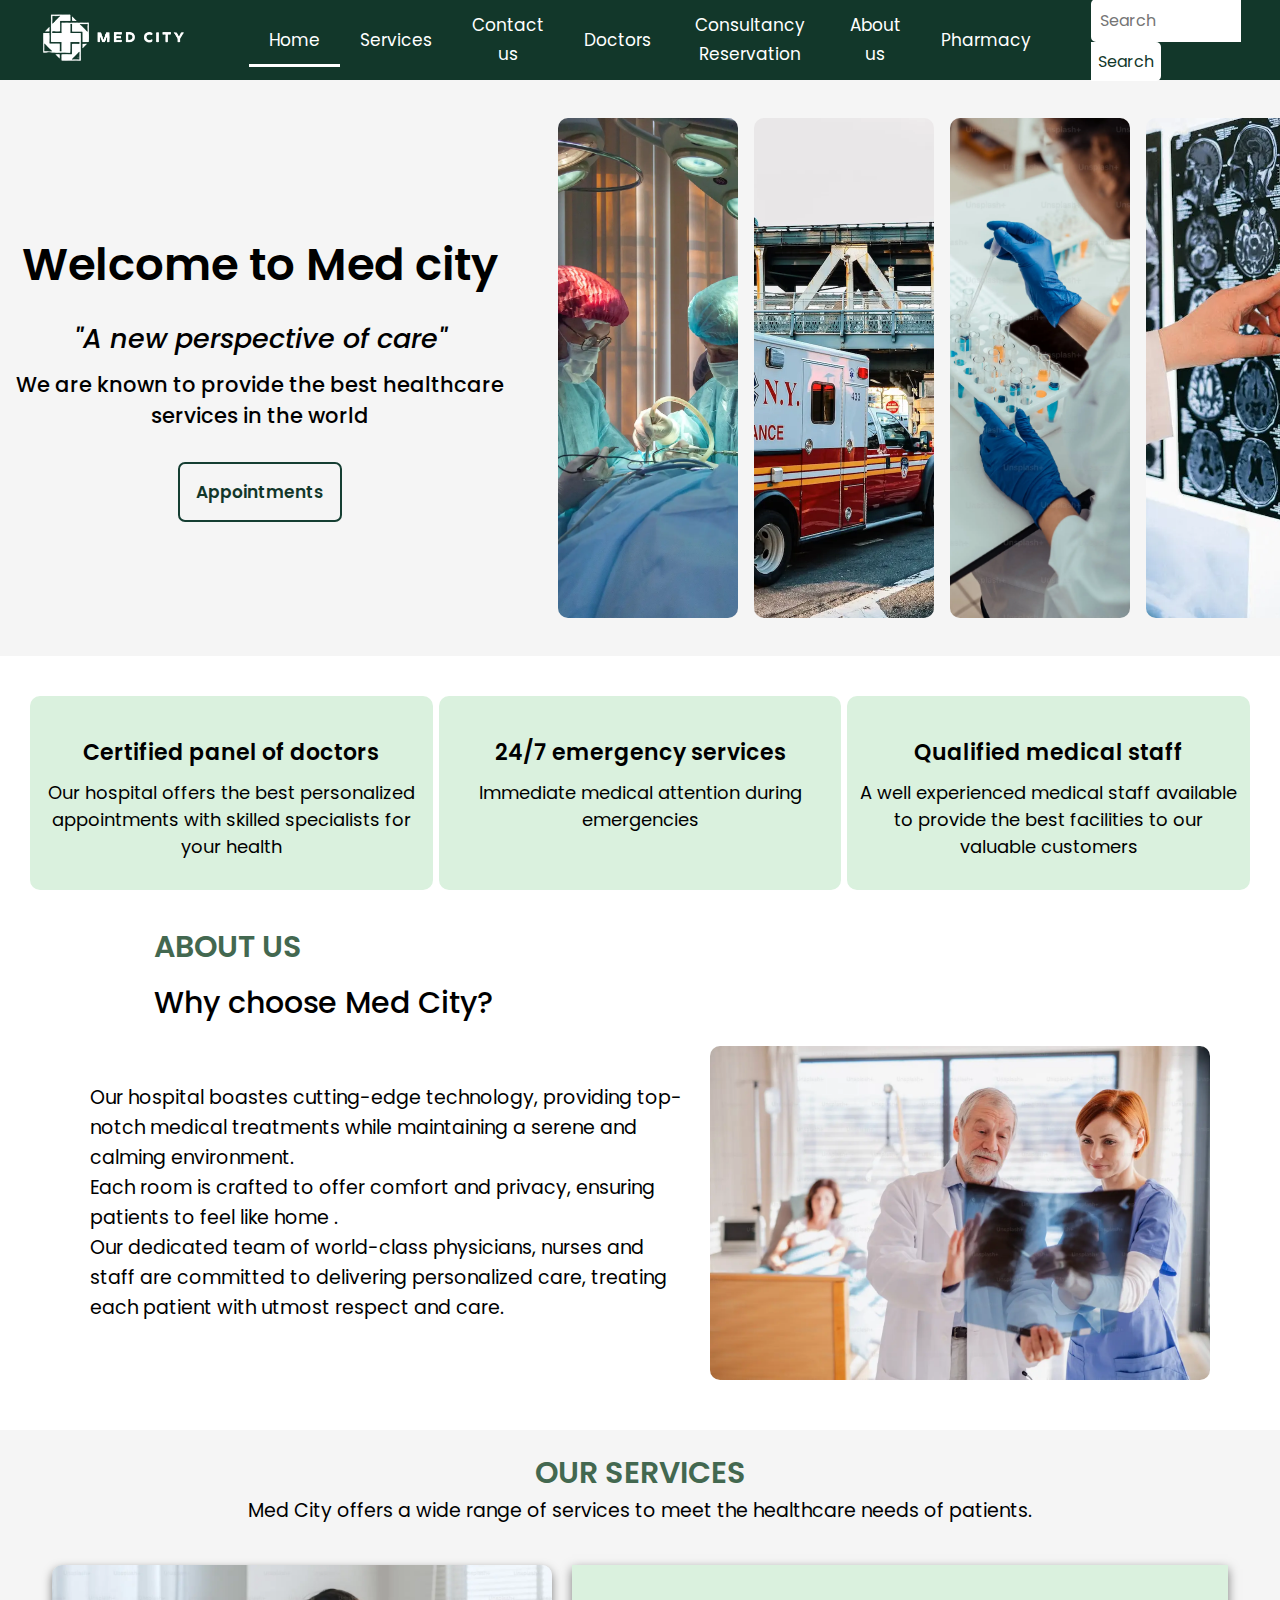
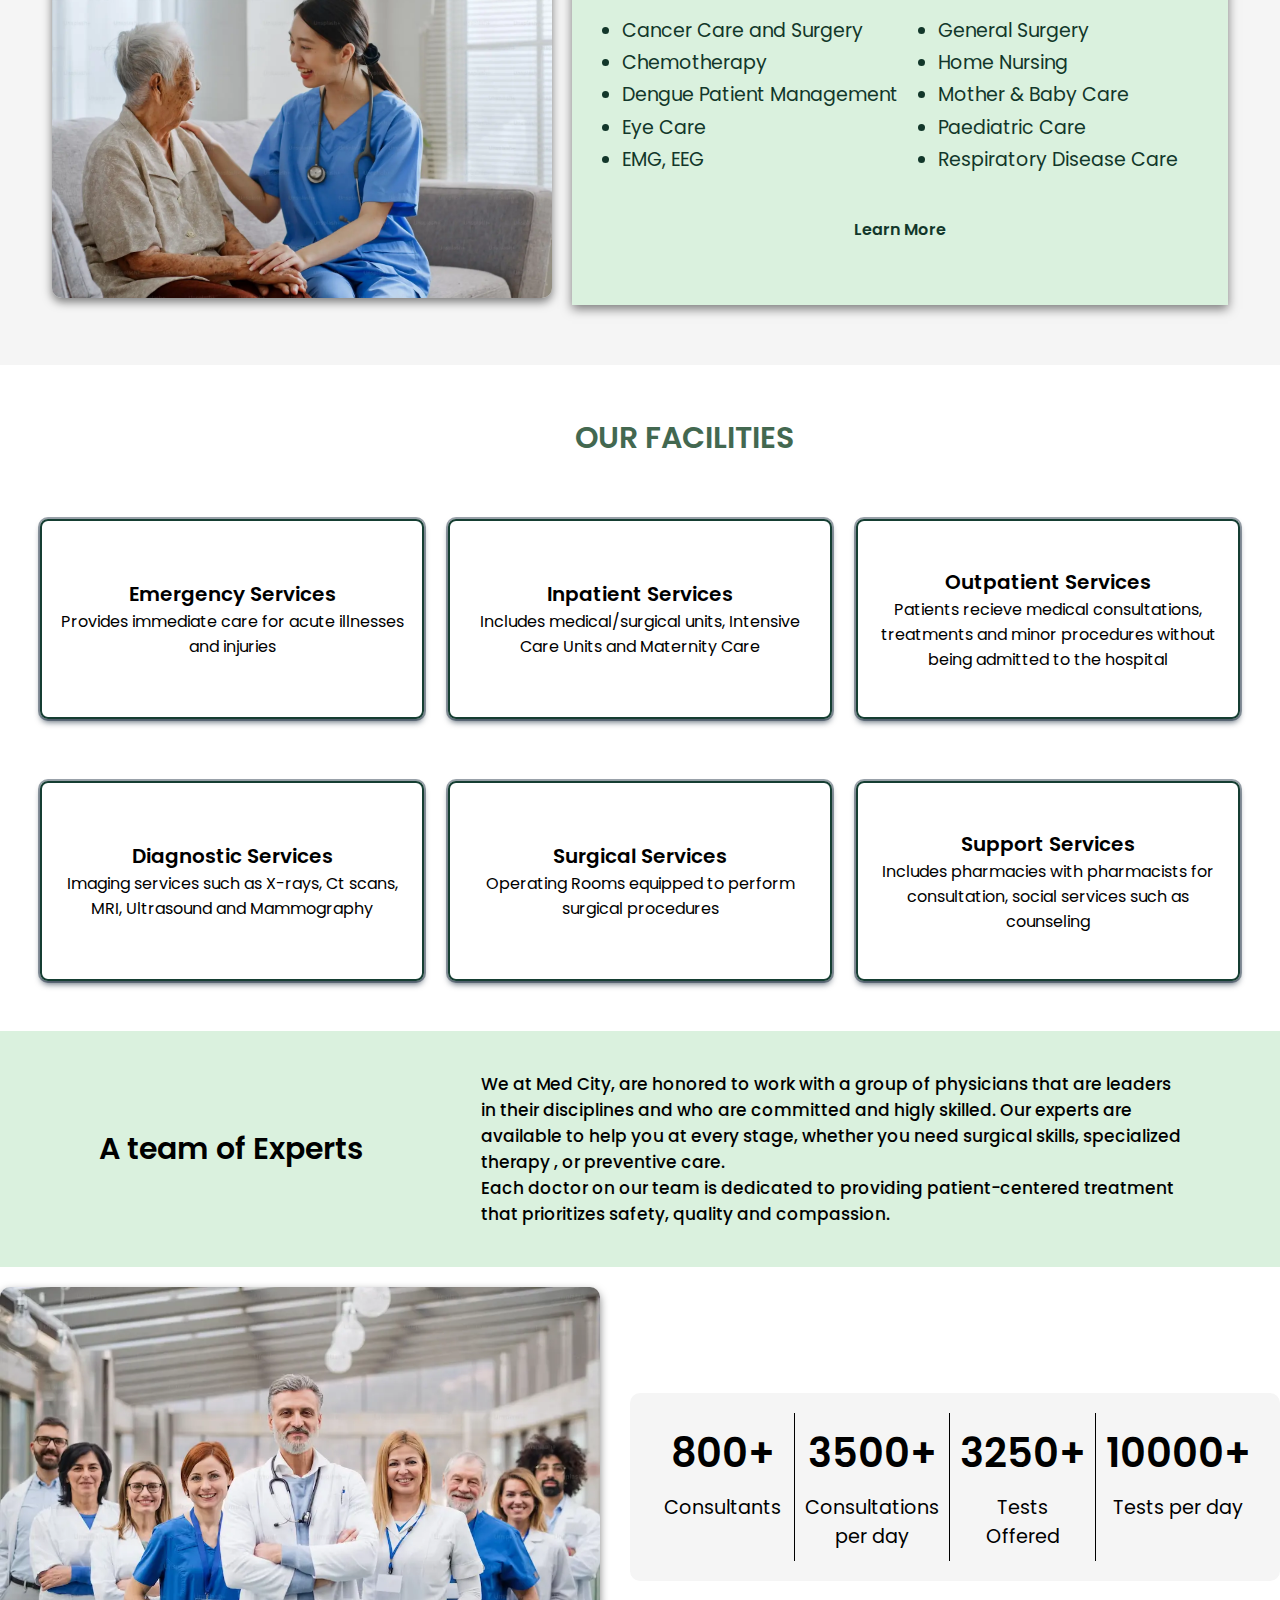
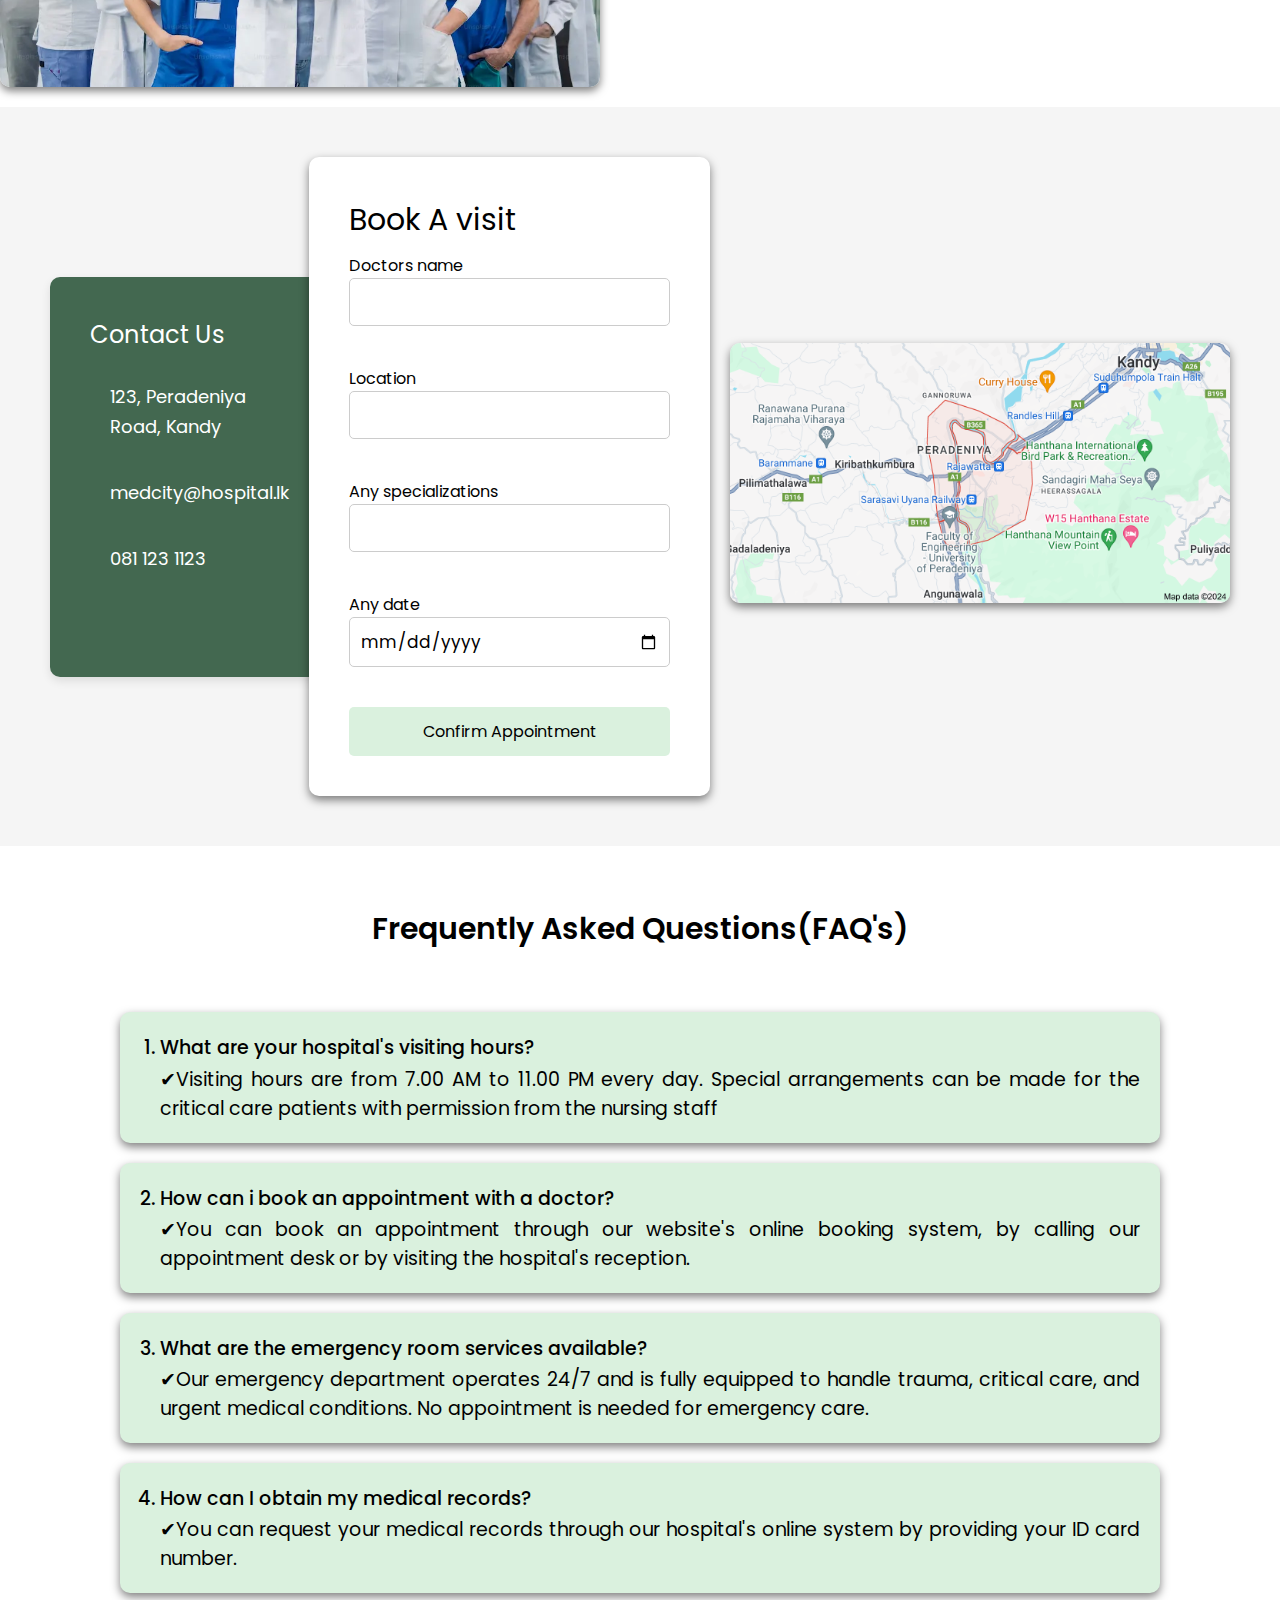
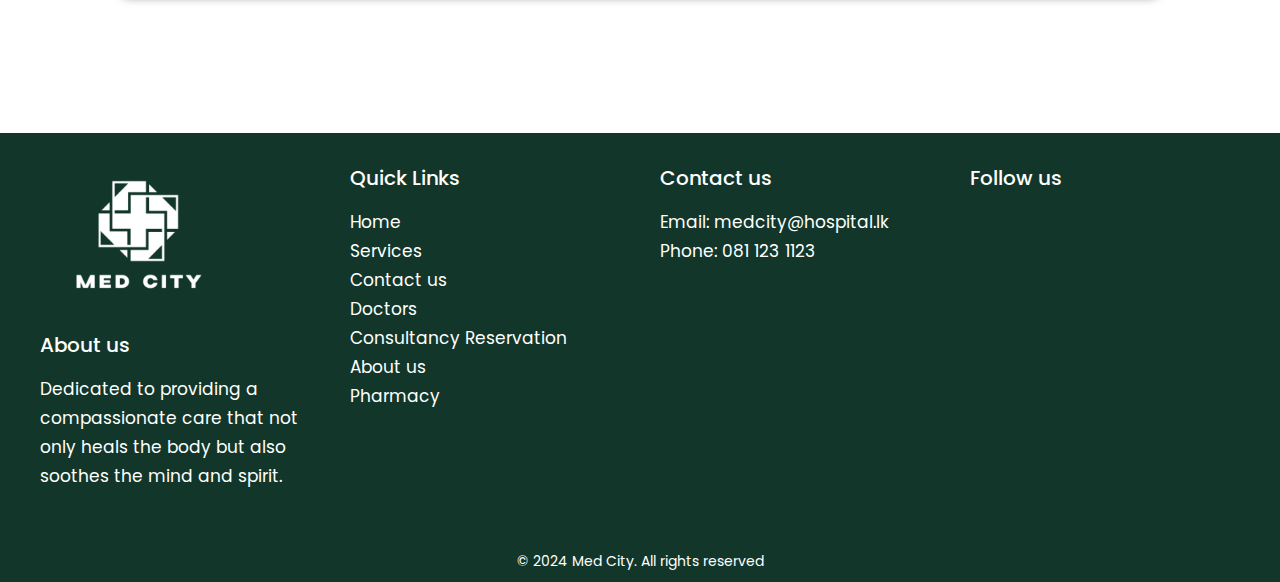
==== index.html @ abb5e2ea "Add files via upload" ====
<!DOCTYPE html>
<html lang="en">
<head>
    <meta charset="UTF-8">
    <meta name="viewport" content="width=device-width, initial-scale=1.0">
    <title>Med City</title>
    <link rel="apple-touch-icon" sizes="180x180" href="./apple-touch-icon.png">
    <link rel="icon" type="image/png" sizes="32x32" href="./favicon-32x32.png">
    <link rel="icon" type="image/png" sizes="16x16" href="./favicon-16x16.png">
    <link rel="manifest" href="./site.webmanifest">
    <link rel="mask-icon" href="./safari-pinned-tab.svg" color="#ffffff">
    <meta name="msapplication-TileColor" content="#da532c">
    <meta name="theme-color" content="#ffffff">
    <link rel="stylesheet" href="./main.css">
    <link rel="stylesheet" href="./reset.css">
    <link rel="preconnect" href="https://fonts.googleapis.com">
    <link rel="preconnect" href="https://fonts.gstatic.com" crossorigin>
    <link href="https://fonts.googleapis.com/css2?family=Poppins:ital,wght@0,100;0,200;0,300;0,400;0,500;0,600;0,700;0,800;0,900;1,100;1,200;1,300;1,400;1,500;1,600;1,700;1,800;1,900&display=swap" rel="stylesheet">

    
<!--Flatiocns link-->
<link rel='stylesheet' href='https://cdn-uicons.flaticon.com/2.5.1/uicons-solid-rounded/css/uicons-solid-rounded.css'>
<link rel='stylesheet' href='https://cdn-uicons.flaticon.com/2.5.1/uicons-regular-rounded/css/uicons-regular-rounded.css'>
<link rel='stylesheet' href='https://cdn-uicons.flaticon.com/2.5.1/uicons-solid-straight/css/uicons-solid-straight.css'>
<link rel='stylesheet' href='https://cdn-uicons.flaticon.com/2.5.1/uicons-brands/css/uicons-brands.css'>
<link rel='stylesheet' href='https://cdn-uicons.flaticon.com/2.5.1/uicons-bold-rounded/css/uicons-bold-rounded.css'>
</head>
<body>
    <!--navigation bar-->
    <header>
            <section>
                <nav>
                    <input type="checkbox" id="sidebar-active">
                    <label for="sidebar-active" class="open-sidebar-button">
                        <svg xmlns="http://www.w3.org/2000/svg" height="32px" viewBox="0 -960 960 960" width="32px" fill="#5f6368"><path d="M120-240v-80h720v80H120Zm0-200v-80h720v80H120Zm0-200v-80h720v80H120Z"/></svg>
                    </label>
                    <label id="overlay" for="sidebar-active"></label>
                    <section class="links-container">
                        <label for="sidebar-active" class="close-sidebar-button">
                            <svg xmlns="http://www.w3.org/2000/svg" height="32px" viewBox="0 -960 960 960" width="32px" fill="#5f6368"><path d="m256-200-56-56 224-224-224-224 56-56 224 224 224-224 56 56-224 224 224 224-56 56-224-224-224 224Z"/></svg>
                        </label>

                    <!--logo-->
                    <section class="logo">
                        <a href="./index.html">
                        <img src="./main logo.png" alt=""></a>
                    </section>
                    <ul class="ul">
                        <li><a href="./index.html" class="active">Home</a></li>
                        <li><a href="./services.html">Services</a></li>
                        <li><a href="./contact us.html">Contact us</a></li>
                        <li><a href="./doctors.html">Doctors</a></li>
                        <li><a href="./reservation.html">Consultancy Reservation</a></li>
                        <li><a href="./about us.html">About us</a></li>
                        <li><a href="./pharmacy.html">Pharmacy</a></li>
                    </ul>

                    <!--search bar-->
                    <div class="search-container">
                        <form action="/search" method="GET">
                            <input type="text" placeholder="Search" name="query" class="search-input">
                            <button type="submit" class="search-btn">Search</button>
                        </form>
                    </div>
            </nav>
            </section>
        </header>
        <!--end of header section-->


        <!--Beginning of the main section-->
        <main>
            <section class="container">
                <section class="main-text">
                    <h2>Welcome to Med city</h2>
                    <h3>"A new perspective of care"</h3>
                    <p>We are known to provide the best healthcare services in the world</p>
                    <div class="home-btn">
                        <a href="./reservation.html">Appointments</a>
                    </div>
                </section>

                <div class="main-gallery">
                    <div class="img-box"></div>
                    <div class="img-box"></div>
                    <div class="img-box"></div>
                    <div class="img-box"></div>
                </div>
            </section>
        </main>
        <!--main section ends-->


        <section class="facts">
            <div class="row">
                <div class="serv">
                    <h1>Certified panel of doctors</h1>
                    <p>Our hospital offers the best personalized appointments with skilled specialists for your health</p>
                </div>
                <div class="serv">
                    <h1>24/7 emergency services</h1>
                    <p>Immediate medical attention during emergencies</p>
                </div>
                <div class="serv">
                    <h1>Qualified medical staff</h1>
                    <p>A well experienced medical staff available to provide the best facilities to our valuable customers</p>
                </div>
            </div>
        </section>


        <!--About the hospital-->
       <section class="about">
        <h4>ABOUT US</h4>
            <h2>Why choose Med City?</h2>

            <!--Brief introduction about the hospital-->
            <section class="text">
            <p>Our hospital boastes cutting-edge technology, providing top-notch medical treatments while maintaining a serene and calming environment.<br>
                Each room is crafted to offer comfort and privacy, ensuring patients to feel like home .<br>
                Our dedicated team of world-class physicians, nurses and staff are committed to delivering personalized care, treating each patient with utmost respect and care. </p>
                <img src="./Images/10.webp" alt="">
                </section>
            </section>

            <!--Services-->
            <section class="services">
                    <h3>OUR SERVICES</h3>
                    <p>Med City offers a wide range of services to meet the healthcare needs of patients.</p>
                   
                    <section class="services-container">
                            <div class="services-image">
                                <img src="./Images/services.webp" alt="services">
                            </div>

                            <!--unordered list containing the services rendered-->
                            <div class="services-title">
                        <div class="services-text">
                            <ul>
                                <li>Cancer Care and Surgery</li>
                                <li>Chemotherapy</li>
                                <li>Dengue Patient Management</li>
                                <li>Eye Care</li>
                                <li>EMG, EEG</li>
                            </ul>
                            <ul>
                                <li>General Surgery</li>
                                <li>Home Nursing</li>
                                <li>Mother & Baby Care</li>
                                <li>Paediatric Care</li>
                                <li>Respiratory Disease Care</li>
                            </ul>
                        </div>
                        <div class="more-btn">
                            <a href="./services.html">Learn More</a>
                        </div>
                    </div>
                        
                    </section>                
            </section>

<!--Facilities-->
<section class="care">
    <div class="heading">
        <h4>OUR FACILITIES</h4>
    </div>

    <div class="care-container">
        <div class="box">
            <i class="fi fi-sr-ambulance"></i>
            <h3>Emergency Services</h3>
            <p>Provides immediate care for acute illnesses and injuries</p>
        </div>

        <div class="box">
            <i class="fi fi-rr-pulse"></i>
            <h3>Inpatient Services</h3>
            <p>Includes medical/surgical units, Intensive Care Units and Maternity Care</p>
        </div>

        <div class="box">
            <i class="fi fi-sr-doctor"></i>
            <h3>Outpatient Services</h3>
            <p>Patients recieve medical consultations, treatments and minor procedures without being admitted to the hospital</p>
        </div>

        <div class="box">
            <i class="fi fi-sr-x-ray"></i>
            <h3>Diagnostic Services</h3>
            <p>Imaging services such as X-rays, Ct scans, MRI, Ultrasound and Mammography</p>
        </div>

        <div class="box">
            <i class="fi fi-sr-scalpel-path"></i>
            <h3>Surgical Services</h3>
            <p>Operating Rooms equipped to perform surgical procedures</p>
        </div>

        <div class="box">
            <i class="fi fi-ss-hand-holding-medical"></i>
            <h3>Support Services</h3>
            <p>Includes pharmacies with pharmacists for consultation, social services such as counseling</p>
        </div>
    </div>
</section>

<!--Team-->
<section class="team">
    <h2>A team of Experts</h2>

    <div class="team-text">
        <p>We at Med City, are honored to work with a group of physicians that are leaders in their disciplines
            and who are committed and higly skilled. Our experts are available to help you at every stage, whether you need surgical 
            skills, specialized therapy , or preventive care.
        </p>
        <p>Each doctor on our team is dedicated to providing patient-centered treatment that prioritizes safety, 
            quality and compassion.
        </p>
    </div>
</section>

    <section class="team-image">
        <img src="./Images/doctors 3.webp" alt="">

        <!--Stats section-->
        <div class="stats-section">
            <div class="stat-box">
                <h2>800+</h2>
                <p>Consultants</p>
            </div>
            <div class="stat-box">
                <h2>3500+</h2>
                <p>Consultations per day</p>
            </div>
            <div class="stat-box">
                <h2>3250+</h2>
                <p>Tests Offered</p>
            </div>
            <div class="stat-box">
                <h2>10000+</h2>
                <p>Tests per day</p>
            </div>
        </div>
    </section>


<!--contact details-->
<section class="contact-container">
    <div class="contact-info">
        <h2>Contact Us</h2>
        <ul>
            <li><i class="fi fi-ss-marker"></i>123, Peradeniya Road, Kandy</li>
            <li><i class="fi fi-br-at"></i>medcity@hospital.lk</li>
            <li><i class="fi fi-sr-phone-call"></i>081 123 1123</li>
        </ul>
    </div>

    <!--Contact Form-->
    <div class="contact-form">
        <h2>Book A visit</h2>
        <form action="#" method="POST">
            <section>
                <label for="Doctor">Doctors name</label>
                <input type="text" name="Doctor" maxlength="20">
            </section>
            <br>
            <section>
                <label for="location">Location</label>
                <input list="locations" id="location" name="location">
                <datalist id="locations">
                    <option value="Kandy">Med city - Kandy</option>
                    <option value="Colombo">Med city - Colombo</option>
                    <option value="Galle">Med city - Galle</option>
                </datalist>
            </section>
            <br>
            <section>
                <label for="specialization">Any specializations</label>
                <input list="specializations" id="specialization" name="specialization">
                <datalist id="specializations">
                    <option value="Cancer">Cancer surgeon</option>
                    <option value="Allergy">Allergy Specialist</option>
                    <option value="Ambulance">Ambulance Facility</option>
                    <option value="Dental">Dental surgeon</option>
                    <option value="Ayurvedic">Ayurvedic physician</option>
                </datalist>
            </section>
            <br>
            <section>
                <label for="date">Any date</label>
                <input type="date" name="date" value="date">
                <br><br>
                <button type="button">Confirm Appointment</button>
            </section>
        </form>
    </div>

    <!--image of location-->
    <section class="contact-image">
        <img src="./Images/map.png" alt="">
    </section>
</section>


    <!--FAQs-->
    <section class="faq-container">

        <!--ordered list containing FAQs-->
        <div class="faq">
            <h2>Frequently Asked Questions(FAQ's)</h2>
            <ol>
                <div class="faq-info">
                <li>What are your hospital's visiting hours?</li>
                <p>Visiting hours are from 7.00 AM to 11.00 PM every day. Special arrangements can be made for the critical care patients with permission from the nursing staff</p>
                </div>

                <div class="faq-info">
                <li>How can i book an appointment with a doctor?</li>
                <p>You can book an appointment through our website's online booking system,
                by calling our appointment desk or by visiting the hospital's reception.</p>
                </div>

                <div class="faq-info">
                <li>What are the emergency room services available?</li>
                <p>Our emergency department operates 24/7 and is fully equipped to handle trauma, critical care, and urgent medical conditions. No appointment is needed for emergency care.</p>
                </div>

                <div class="faq-info">
                <li>How can I obtain my medical records?</li>
                <p>You can request your medical records through our hospital's online system by providing your ID card number.</p>
                </div>
            </ol>
        </div>
    </section>

<!--footer section-->
<footer class="footer">
    <div class="footer-container">
        <div class="footer-row">
            <div class="footer-column">
                <img src="./footer logo.png" alt="logo">
                <h3>About us</h3>
                <p>Dedicated to providing a compassionate care that not only heals the body but also soothes the mind and spirit.</p>
            </div>
            <div class="footer-column">
                <h3>Quick Links</h3>
                <ul>
                        <li><a href="./index.html">Home</a></li>
                        <li><a href="./services.html">Services</a></li>
                        <li><a href="./contact us.html">Contact us</a></li>
                        <li><a href="./doctors.html">Doctors</a></li>
                        <li><a href="./reservation.html">Consultancy Reservation</a></li>
                        <li><a href="./about us.html">About us</a></li>
                        <li><a href="./pharmacy.html">Pharmacy</a></li>
                </ul>
            </div>
            <div class="footer-column">
                <h3>Contact us</h3>
                <p>Email: medcity@hospital.lk</p>
                <p>Phone: 081 123 1123</p>
            </div>
            <div class="footer-column">
                <h3>Follow us</h3>
                <div class="social-icons">
                    <i class="fi fi-brands-whatsapp"></i>
                    <i class="fi fi-brands-instagram"></i>
                    <i class="fi fi-brands-facebook"></i>
                </div>
            </div>
        </div>
    </div>
    <div class="footer-bottom">
        <p>&copy; 2024 Med City. All rights reserved</p>
    </div>
</footer>

</body>
</html>

<!--source
https://unsplash.com/photos/two-men-wearing-blue-lab-coats-tMFeatBSS4s
https://www.youtube.com/watch?v=8eFeIFKAKHw
https://webcode.tools/css-generator/keyframe-animation

-->
---- main.css ----
/*HOME PAGE*/
:root{
    --primary-color: #12372A;
    --background-color: #DAF1DE;
    --secondary-color: #bde0c9;
    --heading-color: #436850;
    --text-color: black;
    --border-radius: 10px;
    --font-size: 17px;
}
*{
    margin: 0;
    padding: 0;
}

html, body{
    font-family: "Poppins", sans-serif;
}
nav{
    height: 80px;
    background-color:var(--primary-color);
    display: flex;
    justify-content: space-between;
    cursor: pointer;
}

/*logo*/
.logo{
    margin: 0 30px 0 30px;
    display: block;
    width: 200px;
}
.logo img{
    width: 100%;
}
.links-container{
    height: 100%;
    width: 100%;
    display: flex;
    flex-direction: row;
    align-items: center;
}
.ul{
    align-items: center;
    list-style-type: none;
    display: flex;
    flex-direction: row;
    text-align: center;
    font-size: var(--font-size);
    margin-left: 20px;
    margin-right: 40px;
}
.ul a{
    height: 100%;
    padding: 8px 20px;
    display: flex;
    align-items: center;
    text-decoration: none;
    color: white;
    position: relative;
}
ul a:hover{
    transition: all 0.5s ease;
    color: rgb(255, 255, 255);
}
li a::after{
    content: "";
    background-color: white;
    width: 0;
    position: absolute;
    height: 0.2rem;
    margin-top: 0.1rem;
    left: 0;
    top: 100%;
}
li a:hover::after{
    width: 100%;
    transition: all 0.3s ease;
}
ul a.active{
    position: relative;
}
ul a.active::after{
    width: 100%;
    transition: none;
}
nav svg{
    fill: white;
}
#sidebar-active{
    display: none;
}
.open-sidebar-button, .close-sidebar-button{
    display: none;
}

/*search bar*/
.services-container{
    display: flex;
    justify-content: space-between;
    margin-top: 20px;

}
.search-input{
    width: 150px;
    padding: 7px;
    border: 2px solid white;
    border-radius: 5px 0 0 5px;
    font-size: 1rem;
    outline: none;
    transition: width 0.4s ease;
    background-color: white;
}
.search-btn {
    background-color: white;
    padding: 7px;
    color: var(--primary-color);
    border: none;
    border-radius: 0 5px 5px 0;
    font-size: 1rem;
    transition: background-color 0.3s;
}
.search-btn:hover {
    background-color: var(--primary-color);
    color: white;
}

/*search bar responsiveness*/
/* For smaller screens */
 @media (max-width: 600px) {
    .search-input {
      width: 100px;
      font-size: 0.9rem;
    }
    .search-input:focus {
      width: 200px;
    }
}
  
/*beginning of main section*/
.container{
    max-width: 1500px;
    width: 100%;
    padding: 30px 0;
    margin: 0 auto;
    display: flex;
    flex-direction: row;
    gap: 10px;
    background-color: whitesmoke;
}
.main-gallery{
    display: flex;
    align-items: center;
    justify-content: center;
}
.img-box{
    width: 180px;
    height: 500px;
    margin: 8px;
    border-radius: 10px;
    background: url(./Images/32.webp);
    background-size: cover;
    background-position: center;
    position: relative;
    transition: width 0.5s;
}
.img-box:nth-child(2){
    background: url(./Images/14.webp);
    background-size: cover;
    background-position: center;
}    
.img-box:nth-child(3){
    background: url(./Images/pharmacy.webp);
    background-size: cover;
    background-position: center;
}
.img-box:nth-child(4){
    background: url(./Images/services\ 3.webp);
    background-size: cover;
    background-position: center;
}
.img-box h3{
    font-size: 25px;
    font-weight: 600;
    color: var(--text-color);
    position: absolute;
    bottom: 0;
    left: 30px;
    opacity: 0;
    transition: bottom 0.5s, opacity 0.5s;
}
.img-box:hover{
    width: 300px;
    cursor: pointer;
}
.img-box:hover h3{
    opacity: 1;
    bottom: 25px;
}
.main-text{
    width: 100%;
    display: flex;
    align-items: center;
    flex-direction: column;
    justify-content: center;
    font-weight: 600;
    text-align: center;
    margin-right: 20px;
    border-radius: var(--border-radius);
    padding: 10px;
    animation: main 2s ease 0s 1 normal forwards;
}

/*animation for main text*/
@keyframes main {
	0% {
		opacity: 0;
		transform: translateX(-150px);
	}

	100% {
		opacity: 1;
		transform: translateX(0);
	}
}

.main-text h2{
    font-size: 45px;
    margin-bottom: 20px;
}
.main-text h3{
    font-style: italic;
    font-size: 27px;
    font-weight: 500;
    color: black;
}
.main-text p{
    width: 500px;
    margin-top: 10px;
    font-size: 21px;
    font-weight: 500;
}
.home-btn{
    align-items: center;
    margin-top: 3rem;
    text-decoration: none;
}
.home-btn a{
    padding: 1rem 1rem;
    background-color: whitesmoke;
    border: 2px solid  rgb(21, 62, 50);
    color: var(--primary-color);
    font-size: var(--font-size);
    border-radius: 7px;
}
.home-btn a:hover{
    background-color: var(--primary-color);
    transition: all 0.3s ease;
    color: rgb(255, 255, 255);
    cursor: pointer;
}
/*end of main section*/


/*facts*/
.row{
    margin-left: 30px;
    margin-right: 30px;
    display: flex;
    flex-direction: row;
    justify-content: space-between;
    padding-top: 40px;
}
.serv{
    text-align: center;
    flex-basis: 33%;
    background:var(--background-color);
    border-radius: var(--border-radius);
    margin-bottom: 2%;
    padding: 30px 8px;
    box-sizing: border-box;
}
.serv h1{
    font-size: 22px;
    text-align: center;
    font-weight: 600;
    padding: 10px;
}
.serv p{
    text-align: center;
    font-size: 18px;
}


/*About the hospital*/
.about{
    width: 90%;
    align-items: center;
    justify-content: center;
    position: relative;
    margin: 10px auto;
}

.about h2,h4{
    text-align: left;
    margin: 10px 0 0 90px;
    font-weight: 500;
    font-size: 30px;
}
.about h4{
    color:var(--heading-color);
    font-weight: 600;
}
.text{
    display: flex;
    flex-direction: row;
    justify-content: center;
    align-items: center;
    max-width: 100%;
}
.text p{
    text-align: left;
    max-width: 600px;
    font-size: 19px;
    line-height: 30px;
    margin: 0 20px;
}
.about img{
    width: 100%;
    max-width: 500px;
    height: auto;
    margin-left: 20px 0;
    border-radius: var(--border-radius);
    margin-top: 20px;
}

/*responsiveness of about section*/
@media (max-width:900px){
    .about{
        text-align: center;
    }
    .text{
        flex-direction: column;
    }
    .text p{
        font-size: 16px;
        line-height: 1.5;
    }
    .about img{
        margin-left: 0;
        max-width: 90%;
    }
}

/*Services section*/
.services{
    background-color: whitesmoke;
    width: 100%;
    margin: 50px auto;
    text-align: center;
    padding: 20px;
}
.services h3{
    font-size: 30px;
    font-weight: 600;
    color:var(--heading-color);
}
.services-container{
    display: flex;
    flex-direction: row;
    justify-content: center;
    margin: 40px auto;
}
.services-title{
    background-color: #DAF1DE;
    padding: 10px;
    color: var(--primary-color);
    font-size: 13pt;
    box-shadow: 0px 4px 10px rgba(0, 0, 0, 0.5);
}
.services-text{
    background-color: var(--background-color);
    display: flex;
    justify-content: center;
    padding: 20px;
    text-align: left;
}
.services p{
    font-size: 19px;
}
.services-text ul{
    padding: 20px;
}
.services-text li{
    font-size: 19px;
    list-style-type: disc;
}
.services-image img{
    border-radius: 10px;
    width: 100%;
    max-width: 500px;
    height: auto;
    margin-right: 20px;
    box-shadow: 0px 4px 10px rgba(0, 0, 0, 0.5);
}
.more-btn a{
    padding: 13px;
    font-size: 1rem;
    font-weight: 600;
    border-radius: 5px;
    color: var(--primary-color);
}
.more-btn a:hover{
    background-color: #bde0c9;
    color:var(--primary-color);
    transition: all 0.1s ease;
    cursor: pointer;
}

/*Responsiveness of services section*/
@media (max-width: 961px){
    .services-container{
        display: flex;
        flex-direction: column;
    }
}


/*Facilities section*/
.heading{
    width: 90%;
    margin: 50px auto;
}
.heading h2{
    font-size: 20px;
    font-weight: 600;
    text-align: center;
}
.heading h4{
    text-align: center;
    font-size: 30px;
    font-weight: 600;
    color: var(--heading-color);
}
.care-container{
    display: grid;
    grid-template-columns: repeat(auto-fit, minmax(300px, auto));
    grid-gap: 1.5rem;
    align-items: center;
    max-width: 1200px;
    margin: 20px auto;
}
.box{
    position: relative;
    margin-top: 0.5rem;
    padding: 10px;
    display: flex;
    flex-direction: column;
    align-items: center;
    text-align: center;
    justify-content: center;
    height: 200px;
    border: 2px rgb(21, 62, 50) solid;
    border-radius: 0.5rem;
    transition: transform 0.4s;
    box-shadow: rgba(0, 0, 0, 0.24) 0px 3px 8px;
    box-shadow: rgba(6, 24, 44, 0.4) 0px 0px 0px 2px, rgba(6, 24, 44, 0.65) 0px 4px 6px -1px, rgba(255, 255, 255, 0.08) 0px 1px 0px inset;
    margin-bottom: 30px;
}
.box h3{
    color: black;
    font-weight: 600;
    font-size: 20px;
}
.box i{
    font-size: 30px;
    color:var(--heading-color); 
}
.box:hover{
    transform: scale(1.1);
}


/*team*/
.team{
    display: flex;
    flex-direction: row;
    justify-content: space-around;
    background-color:var(--background-color);
    padding: 40px;
    margin-bottom: 20px;
}
.team h2{
    font-size: 30px;
    font-weight: 600;
    display: flex;
    align-items: center;
}
.team-text{
    max-width: 700px;
    font-weight: 500;
    font-size: var(--font-size);
}
.team-image{
    width: 100%;
    display: flex;
    flex-direction: row;
    justify-content: center;
    align-items: center;
    margin-bottom: 20px;
}
.team-image img{
    max-width: 600px;
    height: auto;
    border-radius: var(--border-radius);
    box-shadow: 0 4px 8px rgba(0, 0, 0, 0.5);
}

/*stats section*/
.stats-section{
    display: flex;
    flex-direction: row;
    background-color: whitesmoke;
    margin-left: 30px;
    padding: 20px;
    border-radius: var(--border-radius);
}
.stat-box{
    text-align: center;
    padding: 10px;
    flex: 1;
    animation: stat 2s ease 0s 1 normal forwards;
}

@keyframes stat {
	0% {
		opacity: 0;
		transform: translateY(50px);
	}

	100% {
		opacity: 1;
		transform: translateY(0);
	}
}
.stat-box h2{
    font-size: 2.5rem;
    margin-bottom: 10px;
    font-weight: 600;
}
.stat-box p{
    font-size: 1.2rem;
}

/*adds the divider between the stat boxes*/
.stat-box:not(:last-child){
    border-right: 1px solid black;
}

@media (max-width: 1024px){
    .team{
        flex-direction: column;
    }
    .team-image{
        flex-direction: column;
        align-items: center;
    }
    .team h2{
        margin-bottom: 10px;
    }
    .stats-section{
        flex-direction: row;
        margin-top: 10px;
    }
}
@media (max-width: 786px){
    .team{
        flex-direction: column;
    }
    .team-image{
        flex-direction: column;
    }
    .stats-section{
        flex-direction: row;
        margin-top: 10px;
    }
    .team h2{
        margin-bottom: 10px;
    }
}

/*contact details*/
.contact-container {
    display: flex;
    flex-direction: row;
    justify-content: center;
    align-items: center;
    padding: 50px;
    background-color: whitesmoke;
}
.contact-info {
    background-color: var(--heading-color);
    color: white;
    padding: 40px;
    height: 400px;
    border-radius: 10px;
    width: 300px;
    box-shadow: 0px 4px 10px rgba(0, 0, 0, 0.1);
}
.contact-info h2 {
    font-size: 24px;
    margin-bottom: 20px;
}
.contact-info ul {
    list-style: none;
}
.contact-info ul li {
    padding: 10px;
    font-size: 18px;
    margin-bottom: 15px;
    display: flex;
    align-items: center;
}
.contact-info ul li i {
    margin-right: 10px;
}
.contact-form {
    background-color: white;
    padding: 40px;
    margin-left: -30px;
    border-radius: 10px;
    width: 600px;
    box-shadow: 0px 4px 10px rgba(0, 0, 0, 0.5);
    animation: visit 3s ease 1s infinite normal forwards;
}

/*animation for contact form*/
@keyframes visit {
	0% {
		transform: translate(0);
	}
	20% {
		transform: translate(-2px, 2px);
	}
	40% {
		transform: translate(-2px, -2px);
	}
	60% {
		transform: translate(2px, 2px);
	}
	80% {
		transform: translate(2px, -2px);
	}
	100% {
		transform: translate(0);
	}
}

.contact-form h2 {
    font-size:30px;
    margin-bottom: 10px;
}
.contact-form form input{
    width: 100%;
    padding: 10px;
    margin-bottom: 15px;
    border: 1px solid #ccc;
    border-radius: 5px;
    font-size: var(--font-size);
}
.contact-form button {
    background-color: var(--background-color);
    color: black;
    padding: 12px 20px;
    border: none;
    border-radius: 5px;
    cursor: pointer;
    font-size: 16px;
    width: 100%;
    transition: background-color 0.3s ease;
    text-align: center;
}

.contact-form button:hover {
    background-color: var(--heading-color);
    color: white;
}
.contact-image img{
    max-width: 500px;
    margin-left: 20px;
    border-radius: 10px;
    box-shadow: 0px 4px 10px rgba(0, 0, 0, 0.5);
}

/*responsiveness for contact form*/
@media(max-width:1024px){
    .contact-container{
        display: flex;
        flex-direction: column;
    }
    .contact-info{
        text-align: center;
        margin-bottom: 20px;
        width: 500px;
        height: auto;
    }
    .contact-form{
        margin-bottom: 20px;
    }
    .contact-image img{
        margin: 0;
    }
}
@media (max-width: 768px){
    .contact-container{
        display: flex;
        flex-direction: column;
    }
    .contact-info{
        text-align: center;
        margin-bottom: 20px;
        width: 500px;
        height: auto;
    }
    .contact-form{
        margin-bottom: 20px;
    }
    .contact-image img{
        margin: 0;
    }
}


/*faq section*/
.faq-container{
    width: 100%;
    margin: 0 auto;
    padding: 60px;
    display: flex;
    flex-direction: column; /*stacks vertically*/
}
.faq h2{
    font-size: 30px;
    font-weight: 600;
    text-align: center;
}
.faq ol{
    font-size: var(--font-size);
    padding: 60px;
}
.faq li{
    list-style-type: decimal;
    font-weight: 500;
}
.faq-info{
    text-align: justify;
    list-style-type: decimal;
    margin-bottom: 20px;
    font-size: 19px;
    padding: 20px;
    padding-left: 40px;
    background-color:var(--background-color);
    border-radius: 10px;
    box-shadow: 0px 4px 10px rgba(0, 0, 0, 0.5);
}
.faq p::before{
    content: '✔';
}

/*responsiveness for faq section*/ 
@media (max-width: 600px){
    .faq-container{
        padding: 40px;
    }
    .faq-info{
        padding: 30px;
        font-size: 17px;
    }
}


/*footer*/
.footer{
    background-color: var(--primary-color);
    color: white;
    padding: 10px 0;
    font-size: 17px;
}
.footer-container{
    max-width: 1400px;
    margin: 0 auto;
    padding: 0 20px;
}
.footer-row{
    display: flex;
    flex-wrap: wrap;
    justify-content: space-between;
}
.footer-column{
    flex: 1 1 250px;
    margin-bottom: 20px;
    padding: 20px;
}
.footer-column img{
    width: 100%;
    max-width: 200px;
    height: auto;
}
.footer-column h3{
    font-weight: 500;
    margin-bottom: 15px;
    font-size: 20px;
}
.footer-column p, li{
    text-decoration: none;
    list-style-type: none;
    line-height: 1.7;
}
.footer-column a{
    color: white;
    text-decoration: none;
}
.footer-column a:hover{
    color: white;
    text-decoration: underline;
}
.social-icons i{
    display: inline-block;
    margin-right: 20px;
    font-size: 30px;
}
.footer-bottom{
    text-align: center;
    padding-top: 20px;
}
.footer-bottom p{
    font-size: 14px;
}


 /*footer responsiveness*/
@media (max-width: 900px){
.footer-row{
    flex-direction: column;
}
.footer-column{
    flex: 1 1 100%;
    margin-bottom: 30px;
}
}


@media (max-width: 900px){
    .links-container{   /*navigation bar responsiveness*/
        flex-direction: column;
        align-items: flex-start;

        position: fixed;
        top: 0;
        right: -100%;
        z-index: 10;
        width: 300px;

        background-color:var(--primary-color);
        transition: 1s ease-out;
    }
    .ul{
        display: flex;
        flex-direction: column;
    }
    .ul a{
        box-sizing: border-box;
        height: auto;
        width: 100%;
        padding: 20px 30px;
        justify-content: center;
    }
    .open-sidebar-button ,.close-sidebar-button{
        padding: 20px;
        display: block;
    }
    #sidebar-active:checked ~ .links-container{
        right: 0;
    }
    #sidebar-active:checked ~ #overlay{
        height: 100%;
        width: 100%;
        position: fixed;
        top: 0;
        left: 0;
        z-index: 9;
    }
    .search-container{
        display: none;
    }

    /*responsiveness for main section*/
    .main-text{
        width: 100%;
        font-size: 25px;
    }
    .main-text h3{
        font-size: 22px;
    }
    .main-text p{
        font-size: 19px;
    }
    .container{
        display: flex;
        flex-direction: column;
        width: 100%;
        padding: 30px 0;
        margin: 20px auto;
    }
    .home-btn{
        margin: 20px;
    }
    .photo-gallery{
        margin: 20px auto;
        max-width: 100%;
    }
    .row{
        display: flex;
        flex-direction: column;
    }
   
}
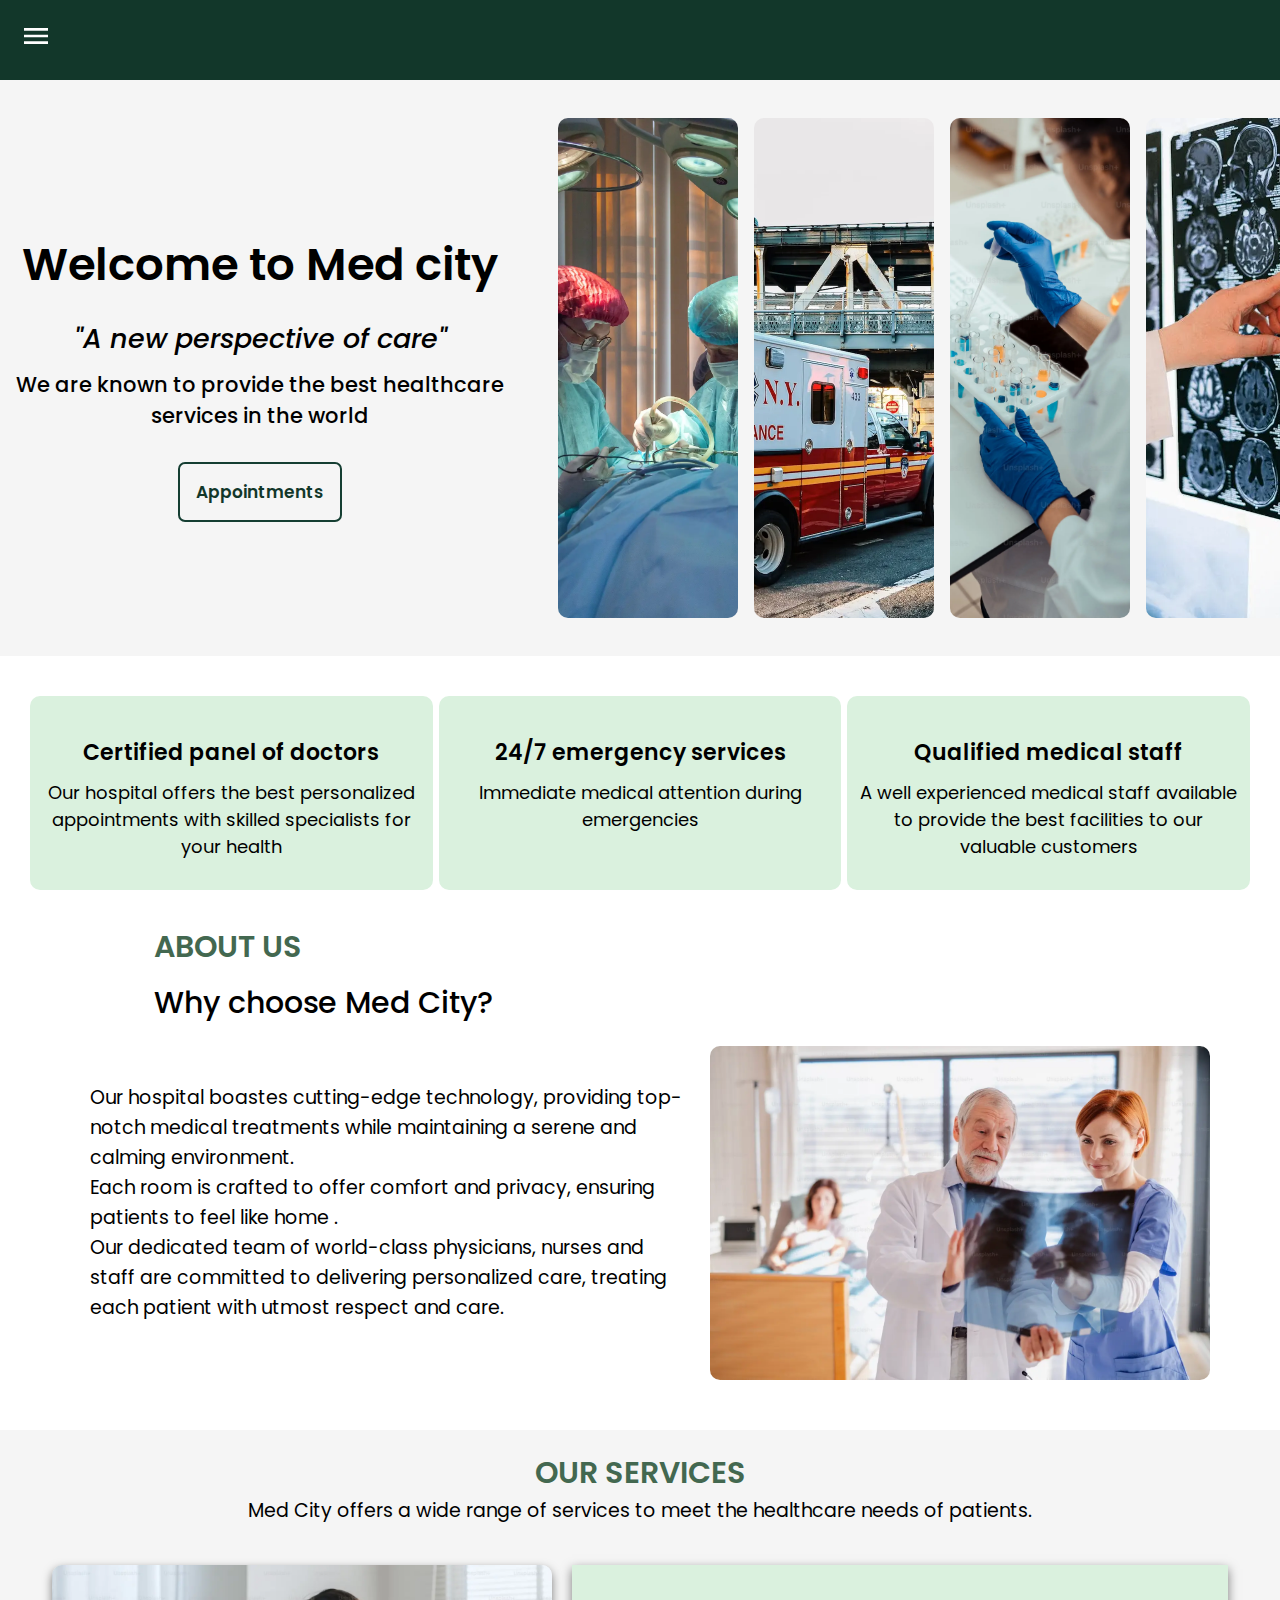
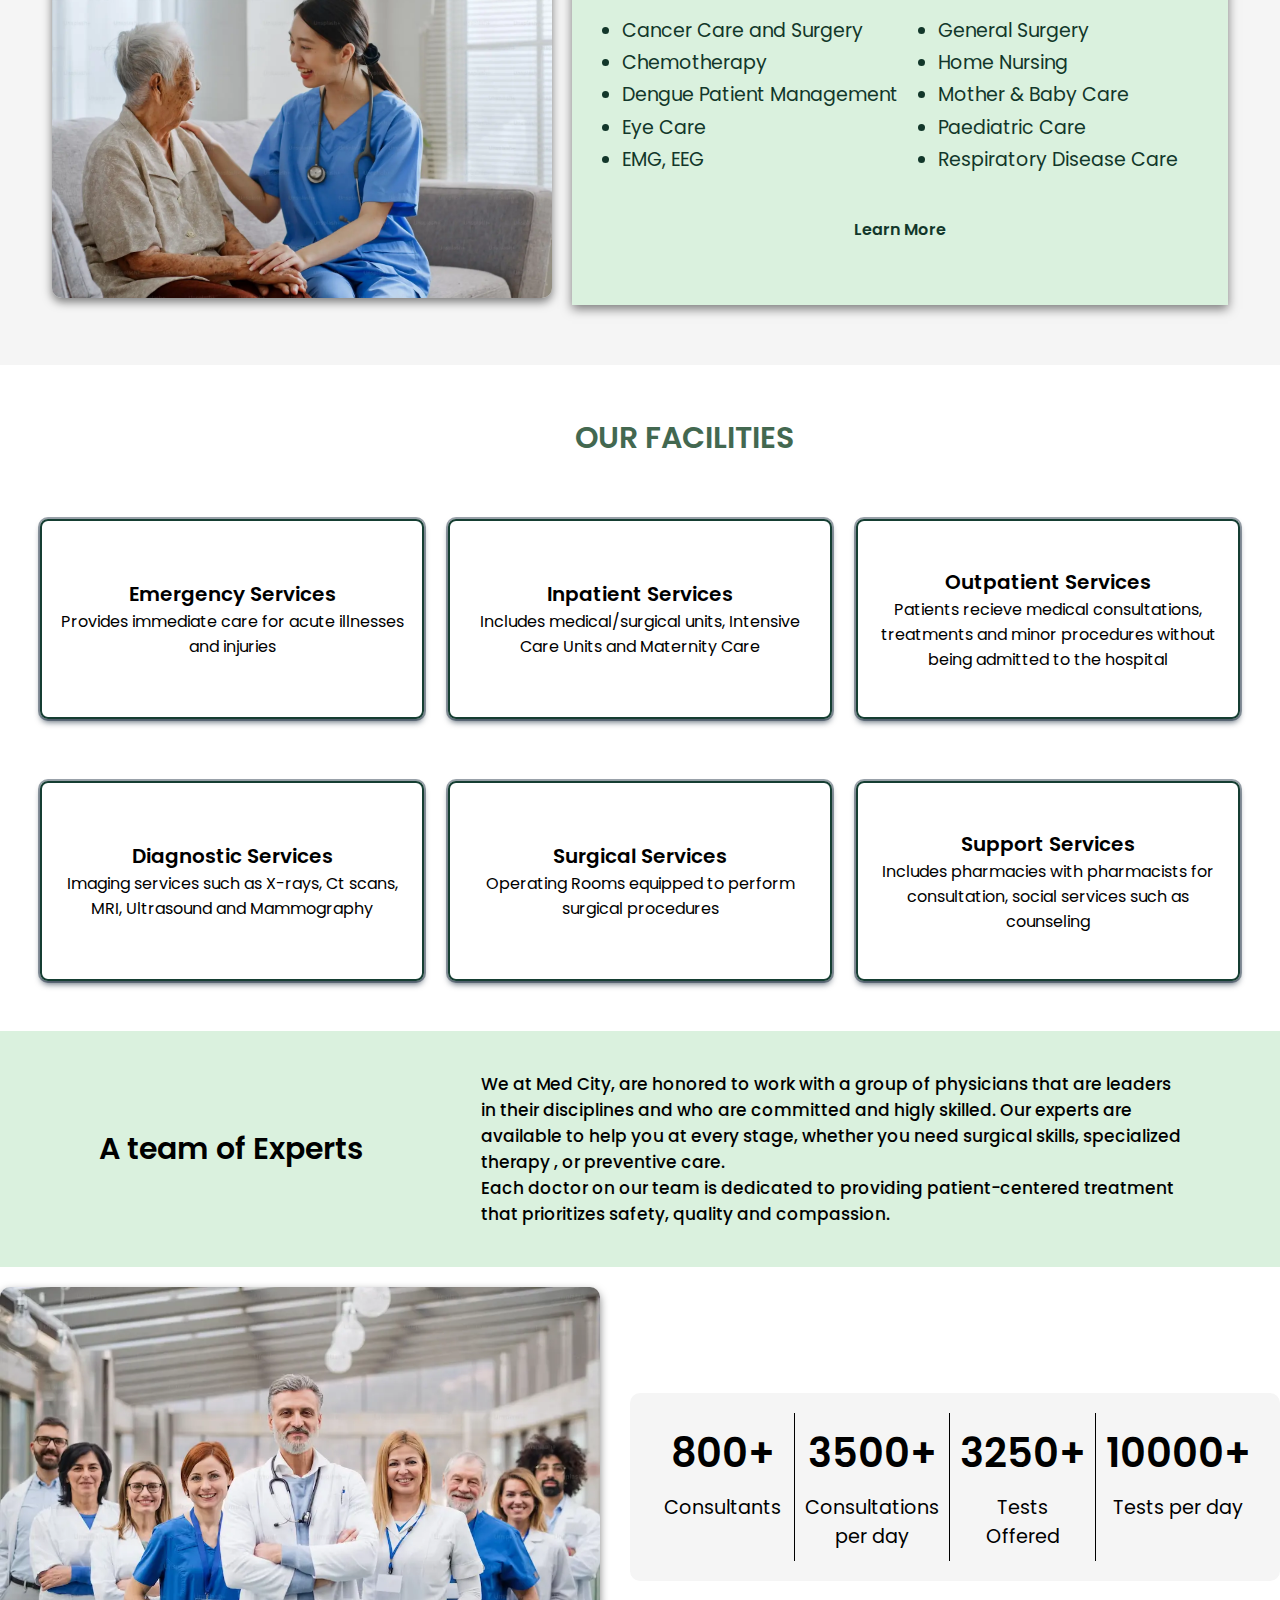
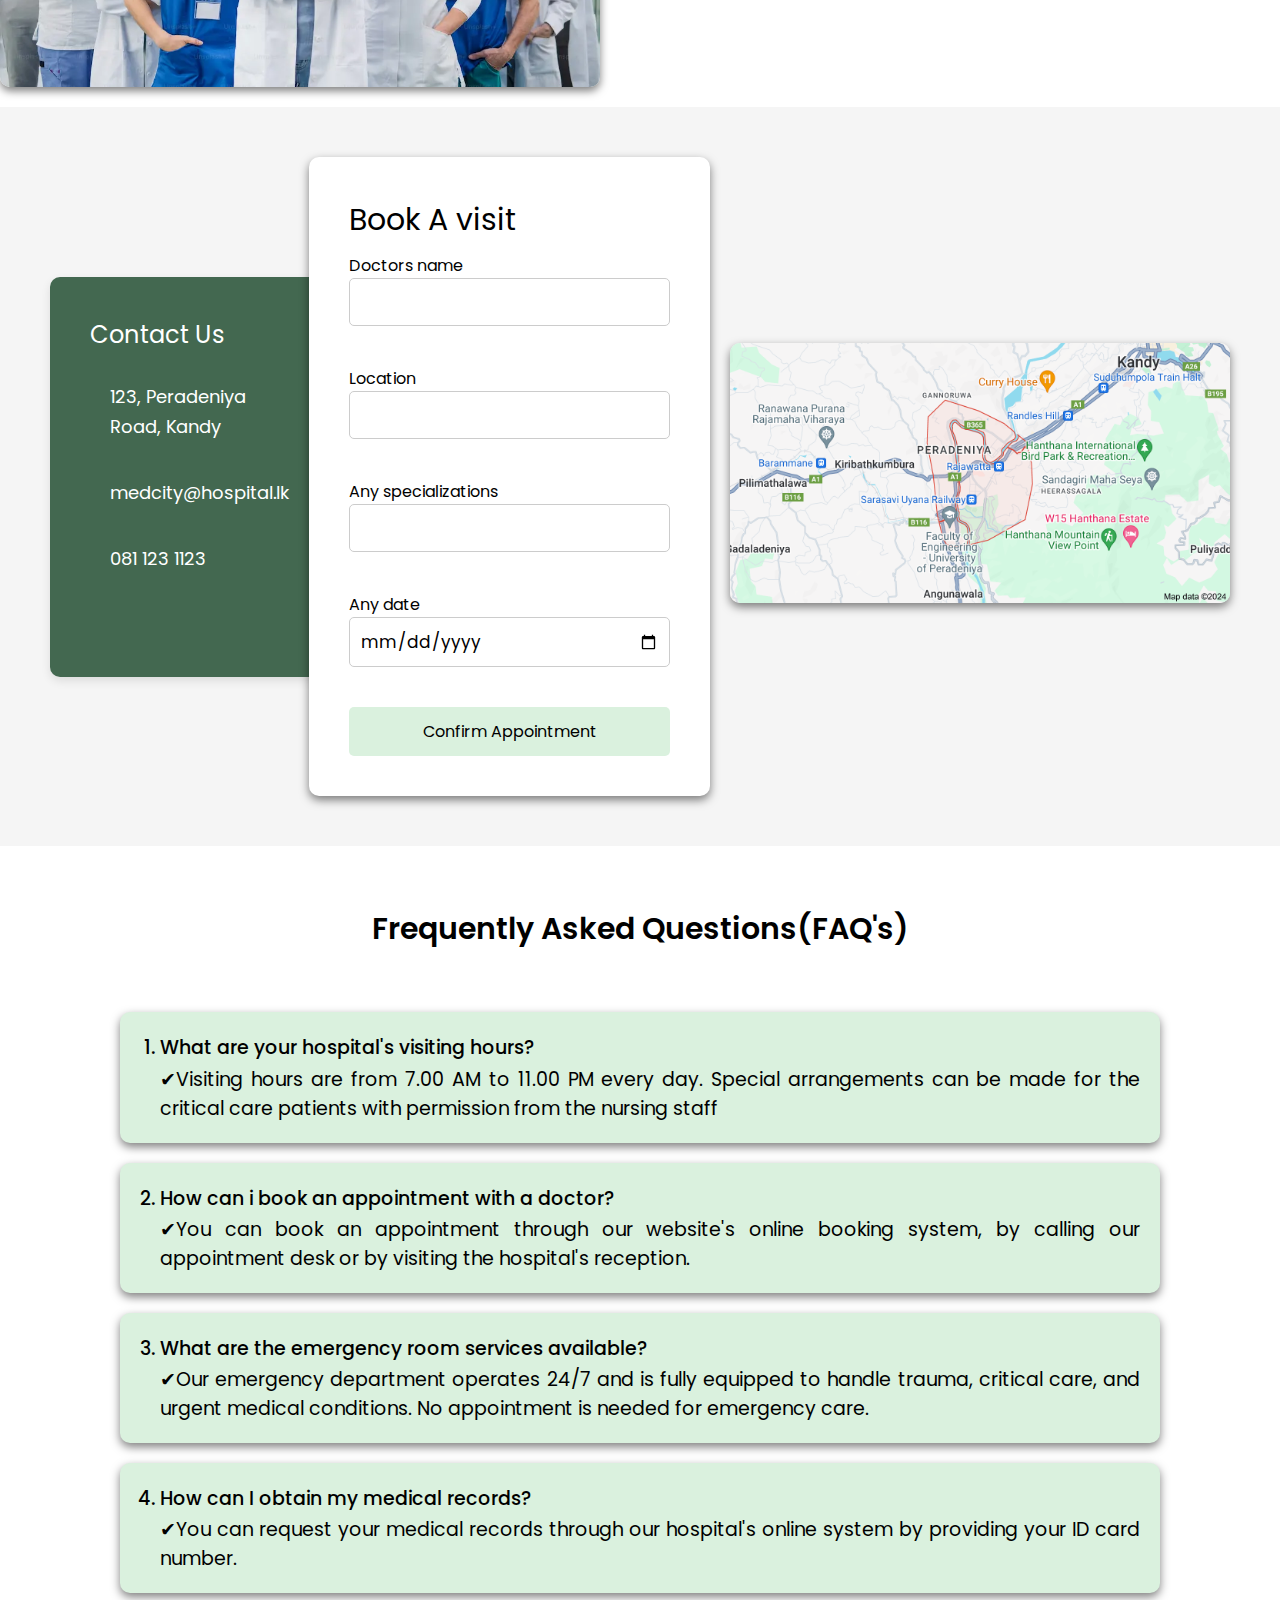
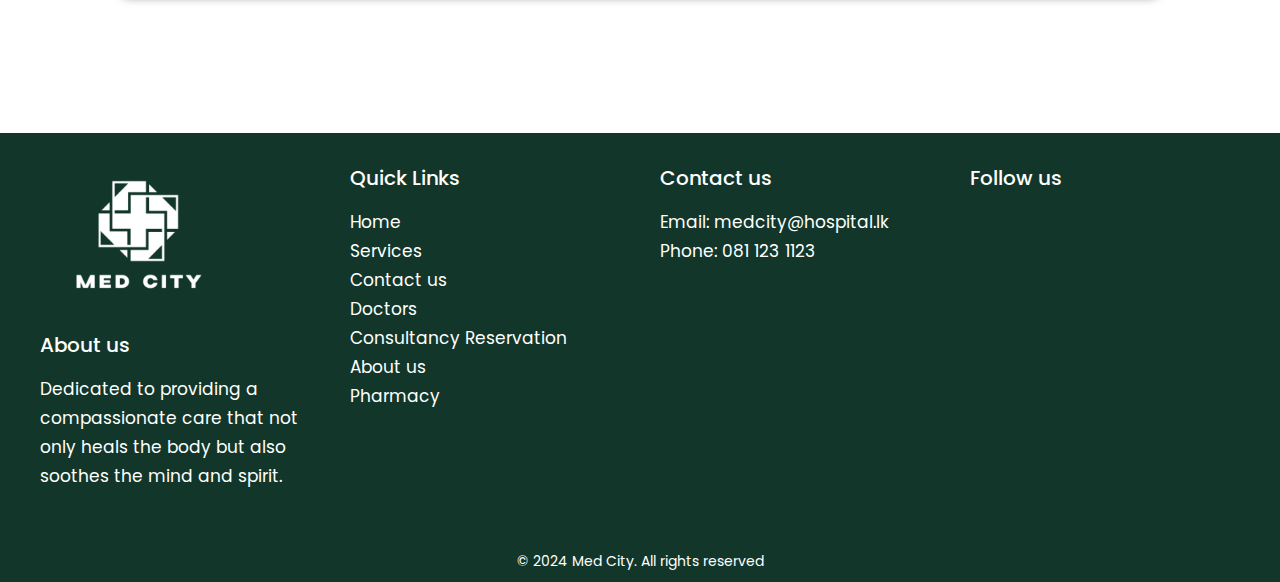
==== commit ba4e65b9: "Add files via upload" ====
--- a/index.html
+++ b/index.html
@@ -87,6 +87,28 @@
                     <div class="img-box"></div>
                 </div>
             </section>
+
+            <!--photo gallery-->
+            <!--for mobile version only-->
+            <div class="photo-gallery">
+                <div class="column">
+                    <div class="photo">
+                        <img src="./Images/32.webp" alt="">
+                    </div>
+                    <div class="photo">
+                        <img src="./Images/14.webp" alt="">
+                    </div>
+                </div>
+                
+                <div class="column">
+                    <div class="photo">
+                        <img src="./Images/pharmacy.webp" alt="">
+                    </div>
+                    <div class="photo">
+                        <img src="./Images/services 3.webp" alt="">
+                    </div>
+                </div>
+
         </main>
         <!--main section ends-->
 
--- a/main.css
+++ b/main.css
@@ -288,6 +288,7 @@
     padding: 10px;
 }
 .serv p{
+    width: 100%;
     text-align: center;
     font-size: 18px;
 }
@@ -335,24 +336,6 @@
     margin-top: 20px;
 }
 
-/*responsiveness of about section*/
-@media (max-width:900px){
-    .about{
-        text-align: center;
-    }
-    .text{
-        flex-direction: column;
-    }
-    .text p{
-        font-size: 16px;
-        line-height: 1.5;
-    }
-    .about img{
-        margin-left: 0;
-        max-width: 90%;
-    }
-}
-
 /*Services section*/
 .services{
     background-color: whitesmoke;
@@ -418,18 +401,9 @@
     cursor: pointer;
 }
 
-/*Responsiveness of services section*/
-@media (max-width: 961px){
-    .services-container{
-        display: flex;
-        flex-direction: column;
-    }
-}
-
-
 /*Facilities section*/
 .heading{
-    width: 90%;
+    width: 100%;
     margin: 50px auto;
 }
 .heading h2{
@@ -521,15 +495,16 @@
 .stats-section{
     display: flex;
     flex-direction: row;
+    width: 100%;
     background-color: whitesmoke;
     margin-left: 30px;
     padding: 20px;
     border-radius: var(--border-radius);
 }
 .stat-box{
+    width: 100%;
     text-align: center;
     padding: 10px;
-    flex: 1;
     animation: stat 2s ease 0s 1 normal forwards;
 }
 
@@ -558,40 +533,9 @@
     border-right: 1px solid black;
 }
 
-@media (max-width: 1024px){
-    .team{
-        flex-direction: column;
-    }
-    .team-image{
-        flex-direction: column;
-        align-items: center;
-    }
-    .team h2{
-        margin-bottom: 10px;
-    }
-    .stats-section{
-        flex-direction: row;
-        margin-top: 10px;
-    }
-}
-@media (max-width: 786px){
-    .team{
-        flex-direction: column;
-    }
-    .team-image{
-        flex-direction: column;
-    }
-    .stats-section{
-        flex-direction: row;
-        margin-top: 10px;
-    }
-    .team h2{
-        margin-bottom: 10px;
-    }
-}
-
 /*contact details*/
 .contact-container {
+    width: 100%;
     display: flex;
     flex-direction: row;
     justify-content: center;
@@ -693,45 +637,6 @@
     box-shadow: 0px 4px 10px rgba(0, 0, 0, 0.5);
 }
 
-/*responsiveness for contact form*/
-@media(max-width:1024px){
-    .contact-container{
-        display: flex;
-        flex-direction: column;
-    }
-    .contact-info{
-        text-align: center;
-        margin-bottom: 20px;
-        width: 500px;
-        height: auto;
-    }
-    .contact-form{
-        margin-bottom: 20px;
-    }
-    .contact-image img{
-        margin: 0;
-    }
-}
-@media (max-width: 768px){
-    .contact-container{
-        display: flex;
-        flex-direction: column;
-    }
-    .contact-info{
-        text-align: center;
-        margin-bottom: 20px;
-        width: 500px;
-        height: auto;
-    }
-    .contact-form{
-        margin-bottom: 20px;
-    }
-    .contact-image img{
-        margin: 0;
-    }
-}
-
-
 /*faq section*/
 .faq-container{
     width: 100%;
@@ -770,13 +675,7 @@
 
 /*responsiveness for faq section*/ 
 @media (max-width: 600px){
-    .faq-container{
-        padding: 40px;
-    }
-    .faq-info{
-        padding: 30px;
-        font-size: 17px;
-    }
+    
 }
 
 
@@ -851,7 +750,46 @@
 }
 
 
-@media (max-width: 900px){
+/*photo gallery*/
+.container .photo-gallery{
+    display: flex;
+    flex-direction: row;
+    flex-wrap: wrap;
+    gap: 15px;
+    width: 100%;
+    background-color: antiquewhite;
+}
+.column{
+    display: grid;
+    grid-template-columns: repeat(2,1fr);
+    gap: 10px;
+    max-width: 800px;
+    margin: 0 auto;
+
+}
+.photo img{
+    width: 100vh;
+    object-fit: cover;
+    height: 40vh;
+    border-radius: 5px;
+    
+}
+
+
+/*mobile version photo gallery*/
+@media(min-width: 769px){  /*hides the photo gallery on screens larger than 768px*/
+    .photo-gallery{
+        display: none;
+    }
+}
+@media(max-width: 768px){  /* Show the section on screens smaller than 768px (mobile) */
+    .photo-gallery{
+        display: block;
+        padding: 10px;
+    }
+}
+
+@media (max-width: 1281px){
     .links-container{   /*navigation bar responsiveness*/
         flex-direction: column;
         align-items: flex-start;
@@ -895,6 +833,52 @@
         display: none;
     }
 
+}
+
+@media (max-width: 1024px){
+    .links-container{   /*navigation bar responsiveness*/
+        flex-direction: column;
+        align-items: flex-start;
+
+        position: fixed;
+        top: 0;
+        right: -100%;
+        z-index: 10;
+        width: 300px;
+
+        background-color:var(--primary-color);
+        transition: 1s ease-out;
+    }
+    .ul{
+        display: flex;
+        flex-direction: column;
+    }
+    .ul a{
+        box-sizing: border-box;
+        height: auto;
+        width: 100%;
+        padding: 20px 30px;
+        justify-content: center;
+    }
+    .open-sidebar-button ,.close-sidebar-button{
+        padding: 20px;
+        display: block;
+    }
+    #sidebar-active:checked ~ .links-container{
+        right: 0;
+    }
+    #sidebar-active:checked ~ #overlay{
+        height: 100%;
+        width: 100%;
+        position: fixed;
+        top: 0;
+        left: 0;
+        z-index: 9;
+    }
+    .search-container{
+        display: none;
+    }
+
     /*responsiveness for main section*/
     .main-text{
         width: 100%;
@@ -904,6 +888,7 @@
         font-size: 22px;
     }
     .main-text p{
+        width: 100%;
         font-size: 19px;
     }
     .container{
@@ -916,15 +901,662 @@
     .home-btn{
         margin: 20px;
     }
-    .photo-gallery{
+    .main-gallery{
+        display: none;
+    }
+    /*responsiveness of about section*/
+    .about{
+        text-align: center;
+    }
+    .about h2{
+        font-size: 20px;
+        margin: 0;
+        text-align: center;
+        padding: 10px;
+    }
+    .text{
+        flex-direction: column;
+    }
+    .text p{
+        font-size: 16px;
+        line-height: 1.5;
+    }
+    .about img{
+        margin-left: 0;
+        max-width: 90%;
+    }
+
+    /*responsiveness for facts section*/
+    .row{
+        flex-direction: column;
+        width: 100%;
+        margin: 0 auto;
+        padding: 30px;
+    }
+    .serv p{
+        width: 100%;
+    }
+
+    /*Responsiveness of services section*/
+    .services-container{
+        display: flex;
+        flex-direction: column;
+    }
+    .services-text li{
+        font-size: 17px;
+    }
+
+    
+    /*facilities responsiveness*/
+    .heading{
+        width: 100%;
+        text-align: center;
+        margin: 0;
+    }
+    .care-container{
+        padding: 10px;
+        grid-gap: 1rem;
+    }
+
+    /*team responsiveness*/
+    .team{
+        flex-direction: column;
+    }
+    .team-image{
+        width: 100%;
+        flex-direction: column;
+        align-items: center;
+    }
+    .team-image img{
+        width: 100%;
+    }
+    .team h2{
+        margin-bottom: 10px;
+    }
+    .stats-section{
+        flex-direction: column;
+        flex-wrap: wrap;
+        margin-top: 10px;
+        width: 100%;
+    }
+    .stat-box{
+        width: 100%;
+        font-size: 2rem;
+    }
+
+    /*responsiveness for contact form*/
+    .contact-container{
+        display: flex;
+        flex-direction: column;
+        width: 100%;
+        padding: 10px;
+    }
+    .contact-info{
+        text-align: center;
+        margin-bottom: 20px;
+        width: 100%;
+        height: auto;
+    }
+    .contact-form{
+        width: 100%;
+        margin-bottom: 20px;
+    }
+    .contact-image img{
+        margin: 0;
+    }
+
+    /*faq section responsiveness*/
+    .faq-container{
+        padding: 40px;
+    }
+    .faq-info{
+        padding: 30px;
+        font-size: 17px;
+    }
+
+    
+}
+
+@media (max-width: 1024px) and (min-width: 768px){
+    .links-container{   /*navigation bar responsiveness*/
+        flex-direction: column;
+        align-items: flex-start;
+
+        position: fixed;
+        top: 0;
+        right: -100%;
+        z-index: 10;
+        width: 300px;
+
+        background-color:var(--primary-color);
+        transition: 1s ease-out;
+    }
+    .ul{
+        display: flex;
+        flex-direction: column;
+    }
+    .ul a{
+        box-sizing: border-box;
+        height: auto;
+        width: 100%;
+        padding: 20px 30px;
+        justify-content: center;
+    }
+    .open-sidebar-button ,.close-sidebar-button{
+        padding: 20px;
+        display: block;
+    }
+    #sidebar-active:checked ~ .links-container{
+        right: 0;
+    }
+    #sidebar-active:checked ~ #overlay{
+        height: 100%;
+        width: 100%;
+        position: fixed;
+        top: 0;
+        left: 0;
+        z-index: 9;
+    }
+    .search-container{
+        display: none;
+    }
+    /*responsiveness for main section*/
+    .main-text{
+        width: 100%;
+        font-size: 25px;
+    }
+    .main-text h3{
+        font-size: 22px;
+    }
+    .main-text p{
+        width: 100%;
+        font-size: 19px;
+    }
+    .container{
+        display: flex;
+        flex-direction: column;
+        width: 100%;
+        padding: 30px 0;
         margin: 20px auto;
-        max-width: 100%;
-    }
+    }
+    .home-btn{
+        margin: 20px;
+    }
+    .main-gallery{
+        display: none;
+    }
+
+    /*responsiveness of about section*/
+    .about{
+        text-align: center;
+    }
+    .about h2{
+        font-size: 20px;
+        margin: 0;
+        text-align: center;
+        padding: 10px;
+    }
+    .text{
+        flex-direction: column;
+    }
+    .text p{
+        font-size: 16px;
+        line-height: 1.5;
+    }
+    .about img{
+        margin-left: 0;
+        max-width: 90%;
+    }
+
+    /*responsiveness for facts section*/
     .row{
-        display: flex;
-        flex-direction: column;
-    }
-   
-}
-
-
+        flex-direction: column;
+        width: 100%;
+        margin: 0 auto;
+        padding: 30px;
+    }
+    .serv p{
+        width: 100%;
+    }
+
+    /*Responsiveness of services section*/
+    .services-container{
+        display: flex;
+        flex-direction: column;
+    }
+    .services-text li{
+        font-size: 17px;
+    }
+
+    
+    /*facilities responsiveness*/
+    .heading{
+        width: 100%;
+        text-align: center;
+        margin: 0;
+    }
+    .care-container{
+        padding: 10px;
+        grid-gap: 1rem;
+    }
+
+    /*team responsiveness*/
+    .team{
+        flex-direction: column;
+    }
+    .team-image{
+        width: 100%;
+        flex-direction: column;
+        align-items: center;
+    }
+    .team-image img{
+        width: 100%;
+    }
+    .team h2{
+        margin-bottom: 10px;
+    }
+    .stats-section{
+        flex-direction: column;
+        flex-wrap: wrap;
+        margin-top: 10px;
+        width: 100%;
+    }
+    .stat-box{
+        width: 100%;
+        font-size: 2rem;
+    }
+
+    /*responsiveness for contact form*/
+    .contact-container{
+        display: flex;
+        flex-direction: column;
+        width: 100%;
+        padding: 10px;
+    }
+    .contact-info{
+        text-align: center;
+        margin-bottom: 20px;
+        width: 100%;
+        height: auto;
+    }
+    .contact-form{
+        width: 100%;
+        margin-bottom: 20px;
+    }
+    .contact-image img{
+        margin: 0;
+    }
+
+    /*faq section responsiveness*/
+    .faq-container{
+        padding: 40px;
+    }
+    .faq-info{
+        padding: 30px;
+        font-size: 17px;
+    }
+
+}
+
+@media (max-width: 767px){
+    .links-container{   /*navigation bar responsiveness*/
+        flex-direction: column;
+        align-items: flex-start;
+
+        position: fixed;
+        top: 0;
+        right: -100%;
+        z-index: 10;
+        width: 300px;
+
+        background-color:var(--primary-color);
+        transition: 1s ease-out;
+    }
+    .ul{
+        display: flex;
+        flex-direction: column;
+    }
+    .ul a{
+        box-sizing: border-box;
+        height: auto;
+        width: 100%;
+        padding: 20px 30px;
+        justify-content: center;
+    }
+    .open-sidebar-button ,.close-sidebar-button{
+        padding: 20px;
+        display: block;
+    }
+    #sidebar-active:checked ~ .links-container{
+        right: 0;
+    }
+    #sidebar-active:checked ~ #overlay{
+        height: 100%;
+        width: 100%;
+        position: fixed;
+        top: 0;
+        left: 0;
+        z-index: 9;
+    }
+    .search-container{
+        display: none;
+    }
+
+    /*responsiveness for main section*/
+    .main-text{
+        width: 100%;
+        font-size: 25px;
+    }
+    .main-text h3{
+        font-size: 22px;
+    }
+    .main-text p{
+        width: 100%;
+        font-size: 19px;
+    }
+    .container{
+        display: flex;
+        flex-direction: column;
+        width: 100%;
+        padding: 30px 0;
+        margin: 20px auto;
+    }
+    .home-btn{
+        margin: 20px;
+    }
+    .main-gallery{
+        display: none;
+    }
+
+    /*responsiveness of about section*/
+    .about{
+        text-align: center;
+    }
+    .about h2{
+        font-size: 20px;
+        margin: 0;
+        text-align: center;
+        padding: 10px;
+    }
+    .text{
+        flex-direction: column;
+    }
+    .text p{
+        font-size: 16px;
+        line-height: 1.5;
+    }
+    .about img{
+        margin-left: 0;
+        max-width: 90%;
+    }
+
+    /*responsiveness for facts section*/
+    .row{
+        flex-direction: column;
+        width: 100%;
+        margin: 0 auto;
+        padding: 30px;
+    }
+    .serv p{
+        width: 100%;
+    }
+
+    /*Responsiveness of services section*/
+    .services-container{
+        display: flex;
+        flex-direction: column;
+    }
+    .services-text li{
+        font-size: 17px;
+    }
+
+    /*facilities responsiveness*/
+    .heading{
+        width: 100%;
+        text-align: center;
+        margin: 0;
+    }
+    .care-container{
+        padding: 10px;
+        grid-gap: 1rem;
+    }
+
+    /*team responsiveness*/
+    .team{
+        flex-direction: column;
+    }
+    .team-image{
+        width: 100%;
+        flex-direction: column;
+        align-items: center;
+    }
+    .team-image img{
+        width: 100%;
+    }
+    .team h2{
+        margin-bottom: 10px;
+    }
+    .stats-section{
+        flex-direction: column;
+        flex-wrap: wrap;
+        margin-top: 10px;
+        width: 100%;
+    }
+    .stat-box{
+        width: 100%;
+        font-size: 2rem;
+    }
+
+    /*responsiveness for contact form*/
+    .contact-container{
+        display: flex;
+        flex-direction: column;
+        width: 100%;
+        padding: 10px;
+    }
+    .contact-info{
+        text-align: center;
+        margin-bottom: 20px;
+        width: 100%;
+        height: auto;
+    }
+    .contact-form{
+        width: 100%;
+        margin-bottom: 20px;
+    }
+    .contact-image img{
+        margin: 0;
+    }
+
+    /*faq section responsiveness*/
+    .faq-container{
+        padding: 40px;
+    }
+    .faq-info{
+        padding: 30px;
+        font-size: 17px;
+    }
+
+
+    
+}
+
+@media (max-width: 374px){
+    .links-container{   /*navigation bar responsiveness*/
+        flex-direction: column;
+        align-items: flex-start;
+
+        position: fixed;
+        top: 0;
+        right: -100%;
+        z-index: 10;
+        width: 300px;
+
+        background-color:var(--primary-color);
+        transition: 1s ease-out;
+    }
+    .ul{
+        display: flex;
+        flex-direction: column;
+    }
+    .ul a{
+        box-sizing: border-box;
+        height: auto;
+        width: 100%;
+        padding: 20px 30px;
+        justify-content: center;
+    }
+    .open-sidebar-button ,.close-sidebar-button{
+        padding: 20px;
+        display: block;
+    }
+    #sidebar-active:checked ~ .links-container{
+        right: 0;
+    }
+    #sidebar-active:checked ~ #overlay{
+        height: 100%;
+        width: 100%;
+        position: fixed;
+        top: 0;
+        left: 0;
+        z-index: 9;
+    }
+    .search-container{
+        display: none;
+    }
+    /*responsiveness for main section*/
+    .main-text{
+        width: 100%;
+        font-size: 25px;
+    }
+    .main-text h3{
+        font-size: 22px;
+    }
+    .main-text p{
+        width: 100%;
+        font-size: 19px;
+    }
+    .container{
+        display: flex;
+        flex-direction: column;
+        width: 100%;
+        padding: 30px 0;
+        margin: 20px auto;
+    }
+    .home-btn{
+        margin: 20px;
+    }
+    .main-gallery{
+        display: none;
+    }
+
+    /*responsiveness of about section*/
+    .about{
+        text-align: center;
+    }
+    .about h2{
+        font-size: 20px;
+        margin: 0;
+        text-align: center;
+        padding: 10px;
+    }
+    .text{
+        flex-direction: column;
+    }
+    .text p{
+        font-size: 16px;
+        line-height: 1.5;
+    }
+    .about img{
+        margin-left: 0;
+        max-width: 90%;
+    }
+
+    /*responsiveness for facts section*/
+    .row{
+        flex-direction: column;
+        width: 100%;
+        margin: 0 auto;
+        padding: 30px;
+    }
+    .serv p{
+        width: 100%;
+    }
+
+    /*Responsiveness of services section*/
+    .services-container{
+        display: flex;
+        flex-direction: column;
+    }
+    .services-text li{
+        font-size: 17px;
+    }
+
+    
+    /*facilities responsiveness*/
+    .heading{
+        width: 100%;
+        text-align: center;
+        margin: 0;
+    }
+    .care-container{
+        padding: 10px;
+        grid-gap: 1rem;
+    }
+
+    /*team responsiveness*/
+    .team{
+        flex-direction: column;
+    }
+    .team-image{
+        width: 100%;
+        flex-direction: column;
+        align-items: center;
+    }
+    .team-image img{
+        width: 100%;
+    }
+    .team h2{
+        margin-bottom: 10px;
+    }
+    .stats-section{
+        flex-direction: column;
+        flex-wrap: wrap;
+        margin-top: 10px;
+        width: 100%;
+    }
+    .stat-box{
+        width: 100%;
+        font-size: 2rem;
+    }
+
+    /*responsiveness for contact form*/
+    .contact-container{
+        display: flex;
+        flex-direction: column;
+        width: 100%;
+        padding: 10px;
+    }
+    .contact-info{
+        text-align: center;
+        margin-bottom: 20px;
+        width: 100%;
+        height: auto;
+    }
+    .contact-form{
+        width: 100%;
+        margin-bottom: 20px;
+    }
+    .contact-image img{
+        margin: 0;
+    }
+
+    /*faq section responsiveness*/
+    .faq-container{
+        padding: 10px;
+    }
+    .faq-info{
+        padding: 10px;
+        font-size: 17px;
+    }
+}
